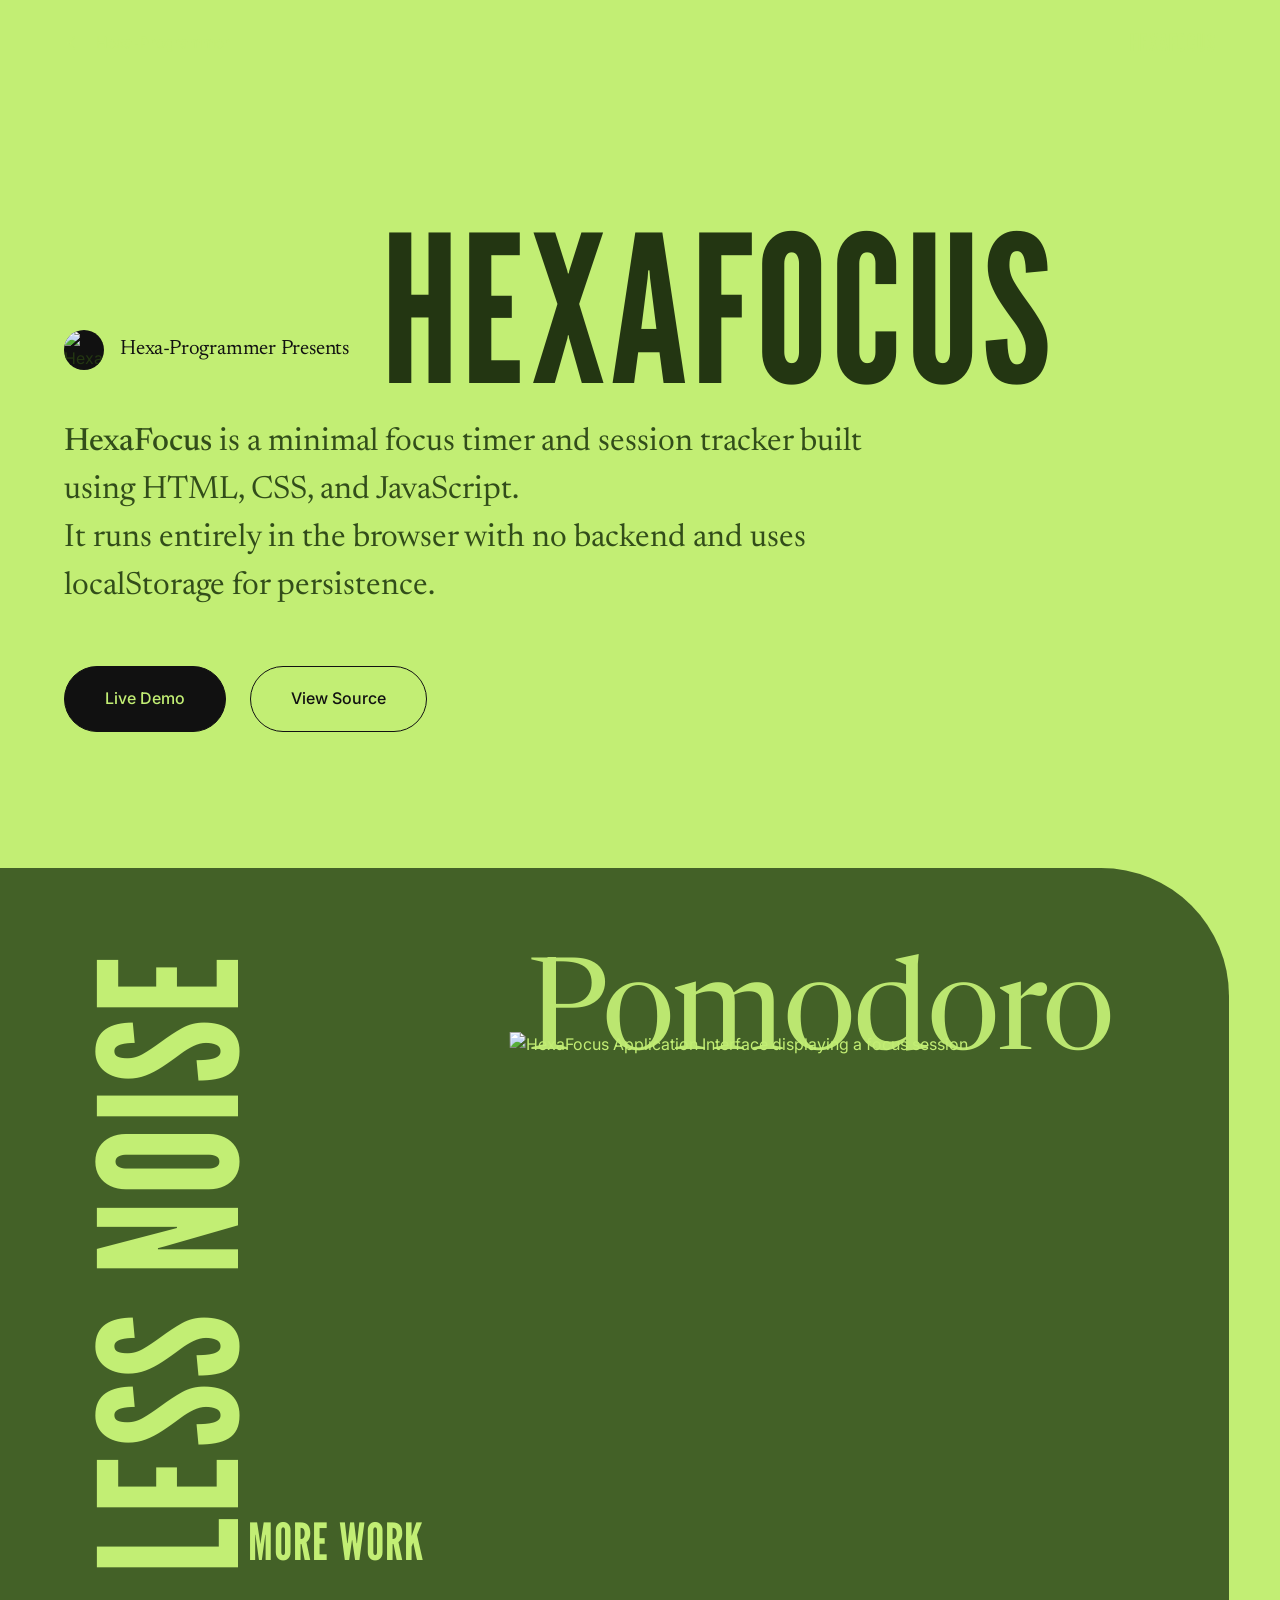
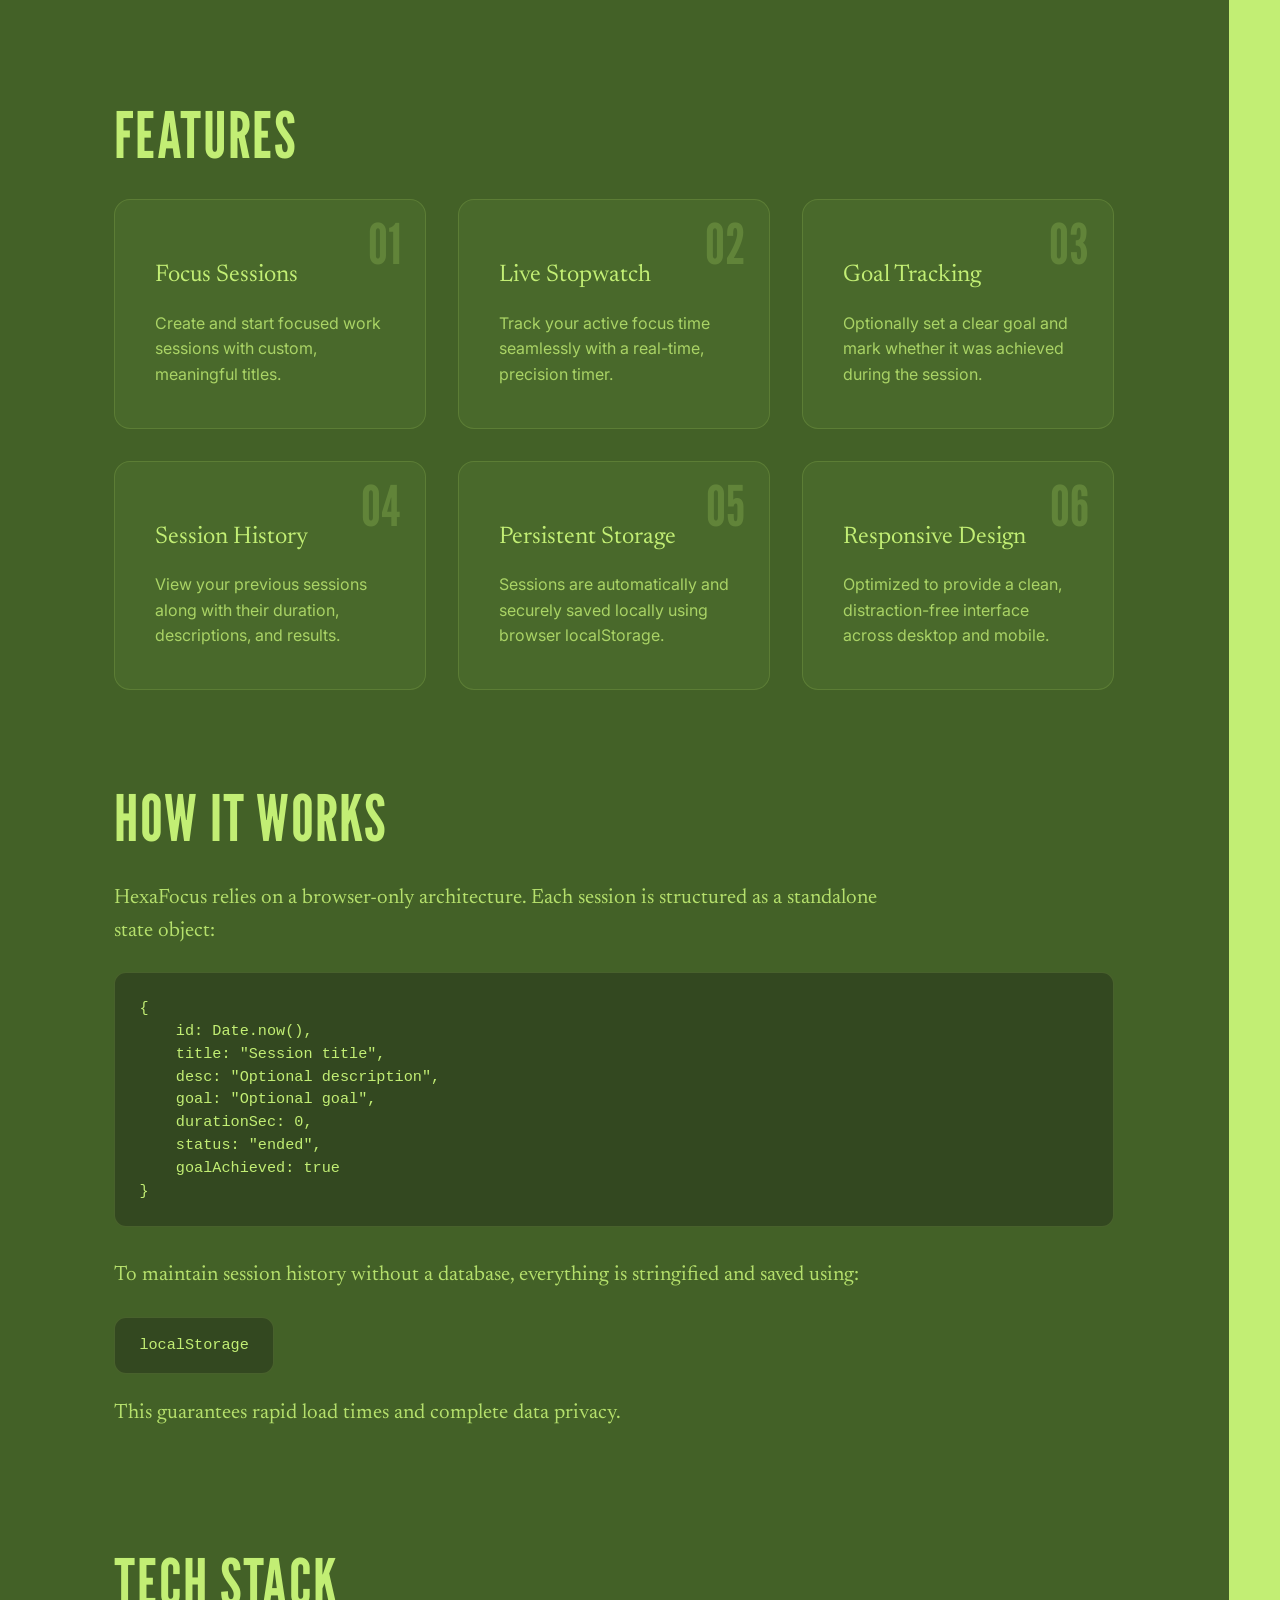
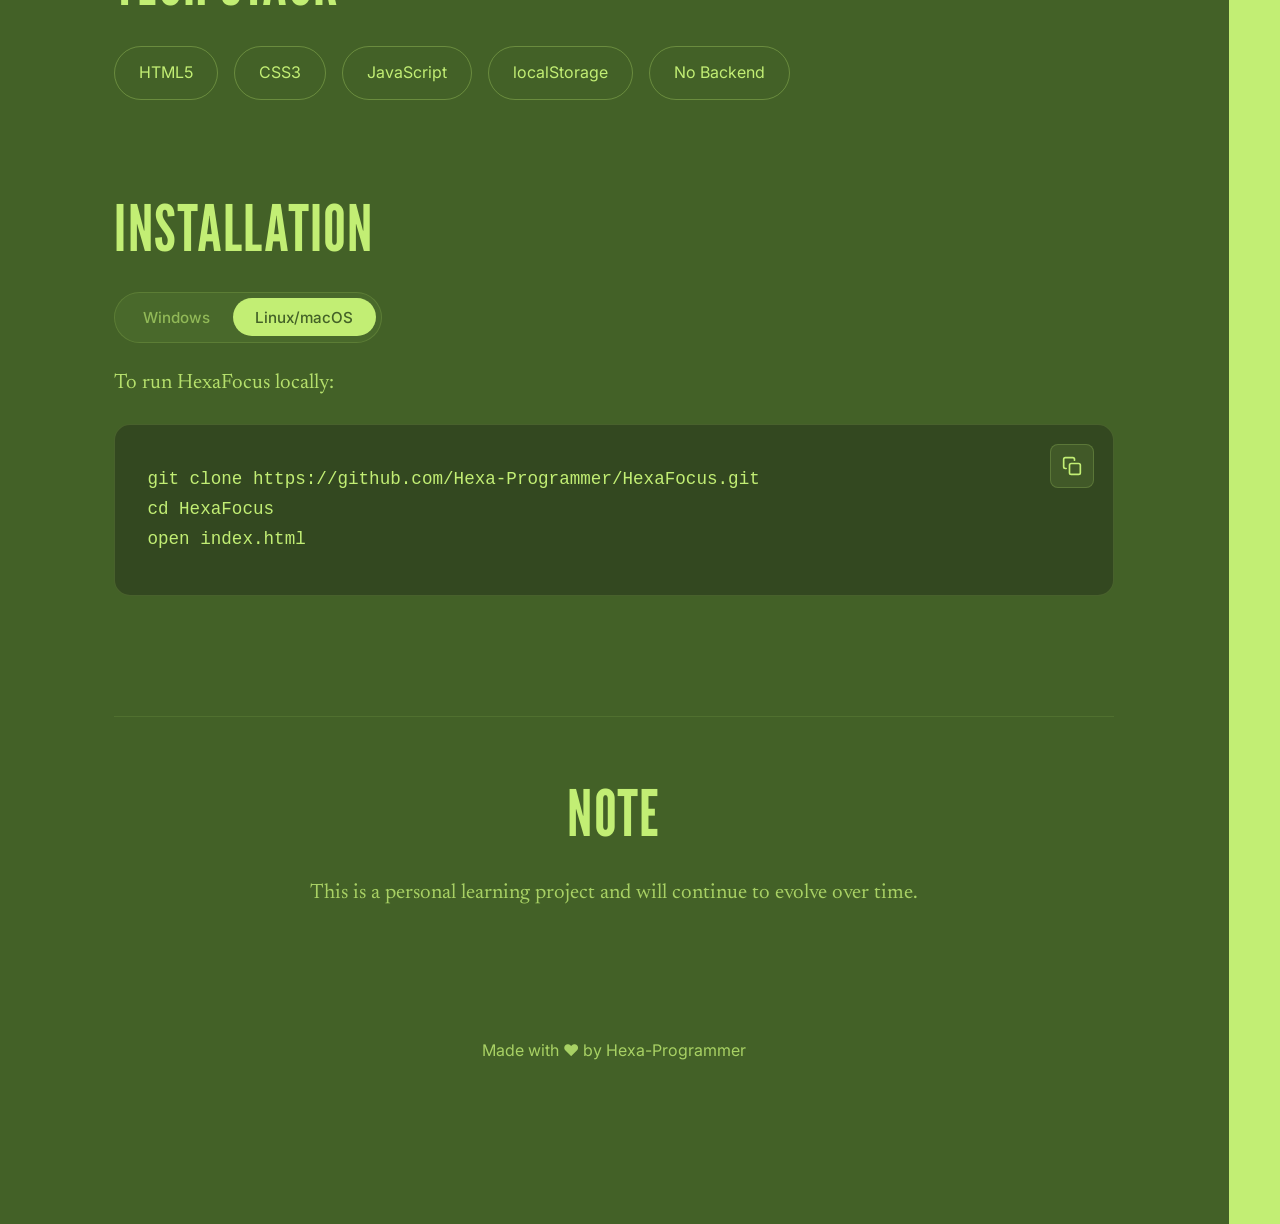
==== Projects/HexaFocus/index.html @ 247ca1ce "Made the base frameworks for the HexaFocus showcase page" ====
<!DOCTYPE html>
<html lang="en">
<head>
    <meta charset="UTF-8">
    <meta name="viewport" content="width=device-width, initial-scale=1.0">
    <title>HexaFocus | Hexa-Programmer</title>
    <meta name="description" content="A minimal focus timer designed to help you create intentional work sessions, track progress, and stay focused. Built using HTML, CSS, and JavaScript.">
    <meta name="author" content="Hexa-Programmer">
    <meta name="theme-color" content="#c2ee74">
    
    <link rel="canonical" href="https://hexaprogrammer.dev/hexafocus">
    
    <meta property="og:title" content="HexaFocus | Hexa-Programmer">
    <meta property="og:description" content="A minimal local-first focus timer built using HTML, CSS, and JavaScript. It runs entirely in the browser and stores data locally using localStorage.">
    <meta property="og:type" content="website">
    <meta property="og:url" content="https://hexaprogrammer.dev/hexafocus">
    <meta property="og:image" content="https://hexaprogrammer.dev/logo.png">
    
    <meta name="twitter:card" content="summary_large_image">
    <meta name="twitter:title" content="HexaFocus | Hexa-Programmer">
    <meta name="twitter:description" content="A minimal local-first focus timer built using HTML, CSS, and JavaScript. It runs entirely in the browser and stores data locally using localStorage.">
    <meta name="twitter:image" content="https://hexaprogrammer.dev/logo.png">

    <script type="application/ld+json">
    {
      "@context": "https://schema.org",
      "@type": "SoftwareApplication",
      "name": "HexaFocus",
      "author": {
        "@type": "Person",
        "name": "Hexa-Programmer"
      },
      "applicationCategory": "ProductivityApplication",
      "operatingSystem": "Web Application",
      "description": "A minimal local-first focus timer built using HTML, CSS, and JavaScript. It runs entirely in the browser and stores data locally using localStorage."
    }
    </script>
    
    <link rel="preconnect" href="https://fonts.googleapis.com">
    <link rel="preconnect" href="https://fonts.gstatic.com" crossorigin>
    <link href="https://fonts.googleapis.com/css2?family=Inter:wght@400;500;600&family=League+Gothic&family=Newsreader:opsz,wght@6..72,400;6..72,500&display=swap" rel="stylesheet">
    <link rel="stylesheet" href="style.css">
</head>
<body>
    <header class="project-nav">
        <nav class="project-nav-container" aria-label="Main Navigation">
            <a href="https://hexaprogrammer.dev" class="back-link" aria-label="Back to Portfolio">
                <svg width="20" height="20" viewBox="0 0 24 24" fill="none" stroke="currentColor" stroke-width="2" stroke-linecap="round" stroke-linejoin="round" aria-hidden="true"><line x1="19" y1="12" x2="5" y2="12"></line><polyline points="12 19 5 12 12 5"></polyline></svg>
                <span>Hexa-Programmer</span>
            </a>
            <div class="project-nav-title">HexaFocus</div>
        </nav>
    </header>

    <main>
        <section class="section-light">
            <div class="hero-layout reveal">
                <div class="hero-header-row">
                    <div class="hero-top-accent">
                        <img src="logo.png" alt="Hexa-Programmer Logo" class="presents-logo" width="40" height="40">
                        <span class="hero-badge">Hexa-Programmer Presents</span>
                    </div>
                    <h1 class="hero-title">HEXAFOCUS</h1>
                </div>
                <div class="hero-content-row">
                    <p class="hero-subtitle">
                        <strong>HexaFocus</strong> is a minimal focus timer and session tracker built using HTML, CSS, and JavaScript. <br>
                        It runs entirely in the browser with no backend and uses localStorage for persistence.
                    </p>
                    <div class="hero-cta">
                        <a href="https://hexa-programmer.github.io/HexaFocus/" target="_blank" rel="noopener noreferrer" class="btn btn-dark" aria-label="View HexaFocus Live Demo">Live Demo</a>
                        <a href="https://github.com/Hexa-Programmer/HexaFocus" target="_blank" rel="noopener noreferrer" class="btn btn-outline" aria-label="View Source Code on GitHub">View Source</a>
                    </div>
                </div>
            </div>
        </section>

        <section class="section-dark">
            <div class="showcase-layout reveal">
                <div class="showcase-grid">
                    <div class="showcase-text-left">
                        <span class="vertical-text">LESS NOISE</span>
                        <span class="horizontal-subtext">MORE WORK</span>
                    </div>
                    
                    <div class="showcase-image-container">
                        <div class="showcase-bg-text" aria-hidden="true">Pomodoro</div>
                        <img src="sc.png" alt="HexaFocus Application Interface displaying a focus session" class="showcase-image" width="1800" height="1200" fetchpriority="high">
                    </div>
                </div>
            </div>

            <div class="project-details reveal">
                
                <div class="detail-section">
                    <h2 class="detail-title">Features</h2>
                    <div class="features-grid">
                        <article class="feature-card">
                            <span class="feature-number">01</span>
                            <h3>Focus Sessions</h3>
                            <p>Create and start focused work sessions with custom, meaningful titles.</p>
                        </article>
                        <article class="feature-card">
                            <span class="feature-number">02</span>
                            <h3>Live Stopwatch</h3>
                            <p>Track your active focus time seamlessly with a real-time, precision timer.</p>
                        </article>
                        <article class="feature-card">
                            <span class="feature-number">03</span>
                            <h3>Goal Tracking</h3>
                            <p>Optionally set a clear goal and mark whether it was achieved during the session.</p>
                        </article>
                        <article class="feature-card">
                            <span class="feature-number">04</span>
                            <h3>Session History</h3>
                            <p>View your previous sessions along with their duration, descriptions, and results.</p>
                        </article>
                        <article class="feature-card">
                            <span class="feature-number">05</span>
                            <h3>Persistent Storage</h3>
                            <p>Sessions are automatically and securely saved locally using browser localStorage.</p>
                        </article>
                        <article class="feature-card">
                            <span class="feature-number">06</span>
                            <h3>Responsive Design</h3>
                            <p>Optimized to provide a clean, distraction-free interface across desktop and mobile.</p>
                        </article>
                    </div>
                </div>

                <div class="detail-section split-section">
                    <div class="split-left">
                        <h2 class="detail-title">How it works</h2>
                        <p class="detail-text">HexaFocus relies on a browser-only architecture. Each session is structured as a standalone state object:</p>
                        <div class="code-block-wrapper">
                            <pre class="code-block"><code>{
    id: Date.now(),
    title: "Session title",
    desc: "Optional description",
    goal: "Optional goal",
    durationSec: 0,
    status: "ended",
    goalAchieved: true
}</code></pre>
                        </div>
                        <p class="detail-text mt-2">To maintain session history without a database, everything is stringified and saved using:</p>
                        <pre class="code-block inline-code"><code>localStorage</code></pre>
                        <p class="detail-text mt-1">This guarantees rapid load times and complete data privacy.</p>
                    </div>
                </div>

                <div class="detail-section">
                    <h2 class="detail-title center-mobile">Tech Stack</h2>
                    <div class="stack-list" aria-label="Technologies Used">
                        <span class="stack-pill">HTML5</span>
                        <span class="stack-pill">CSS3</span>
                        <span class="stack-pill">JavaScript</span>
                        <span class="stack-pill">localStorage</span>
                        <span class="stack-pill">No Backend</span>
                    </div>
                </div>

                <div class="detail-section">
                    <h2 class="detail-title center-mobile">Installation</h2>
                    <div class="os-toggle-container">
                        <div class="os-toggle" aria-label="Operating System Selection" role="group">
                            <button class="os-btn" data-os="windows" aria-pressed="false">Windows</button>
                            <button class="os-btn" data-os="unix" aria-pressed="false">Linux/macOS</button>
                        </div>
                    </div>
                    <p class="detail-text center-mobile">To run HexaFocus locally:</p>
                    <div class="code-block-wrapper large-code-block">
                        <button class="copy-btn" id="copy-btn" aria-label="Copy installation commands to clipboard">
                            <svg width="20" height="20" viewBox="0 0 24 24" fill="none" stroke="currentColor" stroke-width="2" stroke-linecap="round" stroke-linejoin="round" aria-hidden="true"><rect x="9" y="9" width="13" height="13" rx="2" ry="2"></rect><path d="M5 15H4a2 2 0 0 1-2-2V4a2 2 0 0 1 2-2h9a2 2 0 0 1 2 2v1"></path></svg>
                        </button>
                        <pre class="code-block"><code id="install-code">git clone https://github.com/Hexa-Programmer/HexaFocus.git
cd HexaFocus
open index.html</code></pre>
                    </div>
                </div>

                <div class="detail-section learning-note">
                    <h2 class="detail-title center-text">Note</h2>
                    <p>This is a personal learning project and will continue to evolve over time.</p>
                </div>

            </div>
            
            <footer class="project-footer">
                <div class="footer-content">
                    <p>Made with ❤️ by Hexa-Programmer</p>
                </div>
            </footer>
        </section>
    </main>

    <script src="script.js" defer></script>
</body>
</html>
---- Projects/HexaFocus/style.css ----
:root {
    --hf-bg-light: #c2ee74;
    --hf-primary-dark: #436127;
    --hf-text-on-light: #233612;
    --hf-text-body: #324d1a;
    --hf-text-dark: #111111;
    --hf-text-on-dark: #c2ee74;
    --font-ui: 'Inter', -apple-system, BlinkMacSystemFont, sans-serif;
    --font-editorial: 'Newsreader', serif;
    --font-display: 'League Gothic', sans-serif;
}

@media (prefers-color-scheme: dark) {
    :root {
        --hf-bg-light: #18240e;
        --hf-primary-dark: #263815;
        --hf-text-on-light: #a8d65a;
        --hf-text-body: #8cb54a;
        --hf-text-dark: #e8fcd4;
        --hf-text-on-dark: #c2ee74;
    }
}

* {
    margin: 0;
    padding: 0;
    box-sizing: border-box;
}

html, body {
    overflow-x: hidden;
    width: 100%;
    max-width: 100vw;
}

html {
    scroll-behavior: smooth;
    background-color: var(--hf-bg-light);
}

body {
    font-family: var(--font-ui);
    line-height: 1.6;
    -webkit-font-smoothing: antialiased;
    -moz-osx-font-smoothing: grayscale;
}

*:focus-visible {
    outline: 2px solid currentColor;
    outline-offset: 4px;
    border-radius: 4px;
}

strong {
    font-weight: 500;
}

.mt-1 { margin-top: 1rem; }
.mt-2 { margin-top: 2rem; }
.center-text { text-align: center; }

.section-light {
    background-color: transparent;
    color: var(--hf-text-on-light);
    min-height: 100vh;
    display: flex;
    flex-direction: column;
    justify-content: center;
    padding: 8rem 5% 4rem 5%;
}

.section-dark {
    background-color: var(--hf-primary-dark);
    color: var(--hf-text-on-dark);
    min-height: 100vh;
    display: flex;
    flex-direction: column;
    justify-content: flex-start;
    padding: 0 5% 6rem 5%;
    position: relative;
    border-top-right-radius: 8rem;
    width: 96%;
    margin-top: -2rem;
    z-index: 2;
}

.project-nav {
    position: fixed;
    top: 0;
    left: 0;
    width: 100%;
    z-index: 1000;
    padding: 1.5rem 5%;
    background-color: transparent;
    border-bottom: 1px solid transparent;
    color: var(--hf-text-dark);
    transition: color 0.4s ease;
}

.project-nav.nav-light-text {
    color: var(--hf-text-on-dark);
}

.project-nav-container {
    max-width: 1400px;
    margin: 0 auto;
    display: flex;
    justify-content: space-between;
    align-items: center;
}

.back-link {
    display: inline-flex;
    align-items: center;
    gap: 0.75rem;
    text-decoration: none;
    color: inherit;
    font-weight: 500;
    font-size: 0.95rem;
    transition: transform 0.2s ease;
}

.back-link:hover {
    transform: translateX(-4px);
}

.project-nav-title {
    font-family: var(--font-display);
    font-size: 1.5rem;
    letter-spacing: 0.04em;
    text-transform: uppercase;
}

.hero-layout {
    max-width: 1200px;
    margin: 0 auto;
    width: 100%;
}

.hero-header-row {
    display: flex;
    align-items: flex-end;
    gap: 2rem;
    margin-bottom: 2rem;
    flex-wrap: wrap;
}

.hero-top-accent {
    display: flex;
    align-items: center;
    gap: 1rem;
    margin-bottom: 1rem;
}

.presents-logo {
    border-radius: 50%;
    object-fit: cover;
    background-color: var(--hf-text-dark);
}

.hero-badge {
    font-family: var(--font-editorial);
    font-size: 1.3rem;
    color: var(--hf-text-dark);
    letter-spacing: -0.01em;
}

.hero-title {
    font-family: var(--font-display);
    font-size: clamp(5rem, 16vw, 15rem);
    font-weight: 400;
    letter-spacing: 0.01em;
    line-height: 0.75;
    color: var(--hf-text-on-light);
    text-transform: uppercase;
    word-wrap: break-word;
}

.hero-content-row {
    max-width: 850px;
}

.hero-subtitle {
    font-family: var(--font-editorial);
    font-size: clamp(1.2rem, 3vw, 2rem);
    font-weight: 400;
    line-height: 1.5;
    color: var(--hf-text-body);
    margin-bottom: 3.5rem;
}

.hero-cta {
    display: flex;
    gap: 1.5rem;
    flex-wrap: wrap;
}

.btn {
    text-decoration: none;
    padding: 1.2rem 2.5rem;
    border-radius: 999px;
    font-size: 1rem;
    font-weight: 500;
    font-family: var(--font-ui);
    transition: background-color 0.25s ease, color 0.25s ease, border-color 0.25s ease;
    display: inline-block;
    text-align: center;
}

.btn-dark {
    background-color: var(--hf-text-dark);
    color: var(--hf-bg-light);
    border: 1px solid var(--hf-text-dark);
}

.btn-dark:hover {
    background-color: transparent;
    color: var(--hf-text-dark);
}

.btn-outline {
    background-color: transparent;
    color: var(--hf-text-dark);
    border: 1px solid var(--hf-text-dark);
}

.btn-outline:hover {
    background-color: var(--hf-text-dark);
    color: var(--hf-bg-light);
}

.showcase-layout {
    max-width: 1400px;
    margin: 0 auto;
    width: 100%;
    position: relative;
    padding-top: 5rem;
}

.showcase-grid {
    position: relative;
    z-index: 10;
    display: grid;
    grid-template-columns: auto 1fr;
    gap: clamp(1rem, 4vw, 4rem);
    align-items: center;
    width: 100%;
}

.showcase-text-left {
    display: flex;
    align-items: flex-end;
    gap: 0.5rem;
    padding-left: 2rem;
}

.vertical-text {
    writing-mode: vertical-rl;
    text-orientation: mixed;
    transform: rotate(180deg);
    font-family: var(--font-display);
    font-size: clamp(6rem, 15vw, 16rem);
    font-weight: 400;
    text-transform: uppercase;
    letter-spacing: 0.02em;
    color: var(--hf-text-on-dark);
    white-space: nowrap;
    line-height: 0.75;
}

.horizontal-subtext {
    font-family: var(--font-display);
    font-size: clamp(2rem, 4vw, 4rem);
    font-weight: 400;
    text-transform: uppercase;
    letter-spacing: 0.02em;
    color: var(--hf-text-on-dark);
    white-space: nowrap;
    line-height: 1;
    margin-bottom: 0.5rem;
}

.showcase-image-container {
    position: relative;
    z-index: 10;
    width: 100%;
    max-width: 1100px;
    margin-right: -5%;
}

.showcase-bg-text {
    position: absolute;
    top: 0; 
    left: 50%;
    transform: translate(-50%, -60%);
    z-index: 1;
    font-family: var(--font-editorial);
    font-style: normal; 
    font-size: clamp(3rem, 10vw, 8rem);
    font-weight: 400;
    color: var(--hf-text-on-dark);
    line-height: 1;
    letter-spacing: -0.02em;
    white-space: nowrap;
    opacity: 0.95;
    text-align: center;
}

.showcase-image {
    width: 100%;
    height: auto;
    display: block;
    position: relative;
    z-index: 2;
    transform: translateX(5%);
}

.project-details {
    width: 100%;
    max-width: 1000px;
    margin: 8rem auto 0 auto;
    display: flex;
    flex-direction: column;
    gap: 6rem;
    padding-bottom: 2rem;
    box-sizing: border-box;
}

.detail-section {
    width: 100%;
    max-width: 100%;
    min-width: 0;
    box-sizing: border-box;
}

.detail-title {
    font-family: var(--font-display);
    font-size: clamp(2.5rem, 6vw, 4rem);
    color: var(--hf-text-on-dark);
    margin-bottom: 2rem;
    text-transform: uppercase;
    letter-spacing: 0.02em;
    line-height: 1;
}

.detail-text {
    font-family: var(--font-editorial);
    font-size: 1.3rem;
    color: var(--hf-text-on-dark);
    opacity: 0.9;
    max-width: 800px;
    margin-bottom: 1.5rem;
}

.features-grid {
    display: grid;
    grid-template-columns: repeat(auto-fit, minmax(280px, 1fr));
    gap: 2rem;
}

.feature-card {
    background-color: rgba(194, 238, 116, 0.05);
    border: 1px solid rgba(194, 238, 116, 0.15);
    padding: 2.5rem;
    border-radius: 1rem;
    position: relative;
}

.feature-number {
    font-family: var(--font-display);
    font-size: 3.5rem;
    color: var(--hf-text-on-dark);
    opacity: 0.2;
    position: absolute;
    top: 1rem;
    right: 1.5rem;
    line-height: 1;
}

.feature-card h3 {
    font-family: var(--font-editorial);
    font-size: 1.5rem;
    font-weight: 400;
    color: var(--hf-text-on-dark);
    margin-bottom: 1rem;
    margin-top: 1rem;
}

.feature-card p {
    font-size: 1rem;
    color: var(--hf-text-on-dark);
    opacity: 0.8;
    line-height: 1.6;
}

.split-section {
    display: block;
}

.os-toggle-container {
    display: flex;
    align-items: center;
    margin-bottom: 1.5rem;
    width: 100%;
    overflow-x: auto;
    -webkit-overflow-scrolling: touch;
}

.os-toggle {
    display: inline-flex;
    background-color: rgba(194, 238, 116, 0.05);
    padding: 0.35rem;
    border-radius: 999px;
    border: 1px solid rgba(194, 238, 116, 0.15);
}

.os-btn {
    background: transparent;
    border: none;
    color: rgba(194, 238, 116, 0.6);
    padding: 0.6rem 1.4rem;
    border-radius: 999px;
    font-family: var(--font-ui);
    font-size: 0.95rem;
    font-weight: 500;
    cursor: pointer;
    transition: background-color 0.25s ease, color 0.25s ease;
    white-space: nowrap;
}

.os-btn.active {
    background-color: var(--hf-text-on-dark);
    color: var(--hf-primary-dark);
}

.os-btn:hover:not(.active) {
    color: var(--hf-text-on-dark);
}

.code-block-wrapper {
    position: relative;
    margin-bottom: 1.5rem;
    width: 100%;
    max-width: 100%;
    box-sizing: border-box;
}

.code-block {
    background-color: rgba(17, 17, 17, 0.3);
    padding: 1.5rem;
    border-radius: 0.75rem;
    border: 1px solid rgba(194, 238, 116, 0.15);
    overflow-x: auto;
    -webkit-overflow-scrolling: touch;
    margin-bottom: 0;
    width: 100%;
    max-width: 100%;
    box-sizing: border-box;
}

.code-block.inline-code {
    display: inline-block;
    padding: 1rem 1.5rem;
    width: auto;
}

.large-code-block .code-block {
    padding: 2.5rem 2rem;
    border-radius: 1rem;
}

.large-code-block .code-block code {
    font-size: 1.1rem;
    line-height: 1.7;
}

.code-block code {
    font-family: ui-monospace, SFMono-Regular, Menlo, Monaco, Consolas, monospace;
    font-size: 0.95rem;
    color: var(--hf-text-on-dark);
    line-height: 1.5;
    white-space: pre;
}

.copy-btn {
    position: absolute;
    top: 1.25rem;
    right: 1.25rem;
    background: rgba(194, 238, 116, 0.1);
    border: 1px solid rgba(194, 238, 116, 0.2);
    color: var(--hf-text-on-dark);
    width: 44px;
    height: 44px;
    border-radius: 0.5rem;
    display: flex;
    align-items: center;
    justify-content: center;
    cursor: pointer;
    transition: background-color 0.2s ease;
    z-index: 5;
}

.copy-btn:hover {
    background: rgba(194, 238, 116, 0.25);
}

.stack-list {
    display: flex;
    flex-wrap: wrap;
    gap: 1rem;
}

.stack-pill {
    background-color: transparent;
    color: var(--hf-text-on-dark);
    border: 1px solid rgba(194, 238, 116, 0.3);
    padding: 0.8rem 1.5rem;
    border-radius: 999px;
    font-size: 1rem;
    font-family: var(--font-ui);
}

.learning-note {
    text-align: center;
    padding: 4rem 0;
    border-top: 1px solid rgba(194, 238, 116, 0.1);
}

.learning-note p {
    font-family: var(--font-editorial);
    font-size: 1.3rem;
    color: var(--hf-text-on-dark);
    opacity: 0.8;
}

.project-footer {
    padding: 2rem 5% 4rem 5%;
    text-align: center;
    min-height: auto;
    margin-top: 0;
}

.footer-content p {
    font-size: 1rem;
    color: var(--hf-text-on-dark);
    opacity: 0.8;
    font-family: var(--font-ui);
}

.reveal {
    opacity: 0;
    transform: translateY(30px);
    transition: opacity 0.8s cubic-bezier(0.16, 1, 0.3, 1), transform 0.8s cubic-bezier(0.16, 1, 0.3, 1);
}

.reveal.active {
    opacity: 1;
    transform: translateY(0);
}

@media (max-width: 900px) {
    .section-dark {
        width: 100%;
        padding: 0 5% 4rem 5%;
        border-top-right-radius: 3rem;
        border-top-left-radius: 3rem;
        margin-top: -1rem;
    }

    .hero-header-row {
        flex-direction: column;
        align-items: flex-start;
        gap: 1rem;
    }

    .hero-title {
        font-size: clamp(4.5rem, 18vw, 7rem);
    }

    .showcase-grid {
        grid-template-columns: 1fr;
        gap: 3rem;
        margin-top: 5rem;
    }

    .showcase-text-left {
        flex-direction: column;
        align-items: center;
        padding-left: 0;
        gap: 1rem;
    }

    .vertical-text {
        writing-mode: horizontal-tb;
        transform: none;
        font-size: clamp(4rem, 15vw, 6rem);
        line-height: 1;
        white-space: normal;
        text-align: center;
    }

    .horizontal-subtext {
        font-size: clamp(2rem, 8vw, 3rem);
    }
    
    .showcase-image-container {
        margin-right: 0;
        margin-top: 0;
        max-width: 100%;
    }
    
    .showcase-image {
        transform: none;
    }

    .showcase-bg-text {
        font-size: clamp(3rem, 11vw, 4rem);
        left: 50%;
        transform: translate(-50%, -60%);
    }

    .features-grid {
        grid-template-columns: 1fr;
    }

    .project-details {
        gap: 4rem;
        margin-top: 4rem;
        padding-left: 0.5rem;
        padding-right: 0.5rem;
    }

    .center-mobile {
        text-align: center;
    }

    .os-toggle-container {
        justify-content: center;
    }

    .stack-list {
        justify-content: center;
    }

    .large-code-block .code-block {
        padding: 1.5rem;
    }

    .large-code-block .code-block code {
        font-size: 0.95rem;
    }

    .copy-btn {
        top: 0.75rem;
        right: 0.75rem;
        width: 36px;
        height: 36px;
    }
    
    .hero-cta {
        flex-direction: column;
    }

    .hero-cta .btn {
        width: 100%;
    }
}
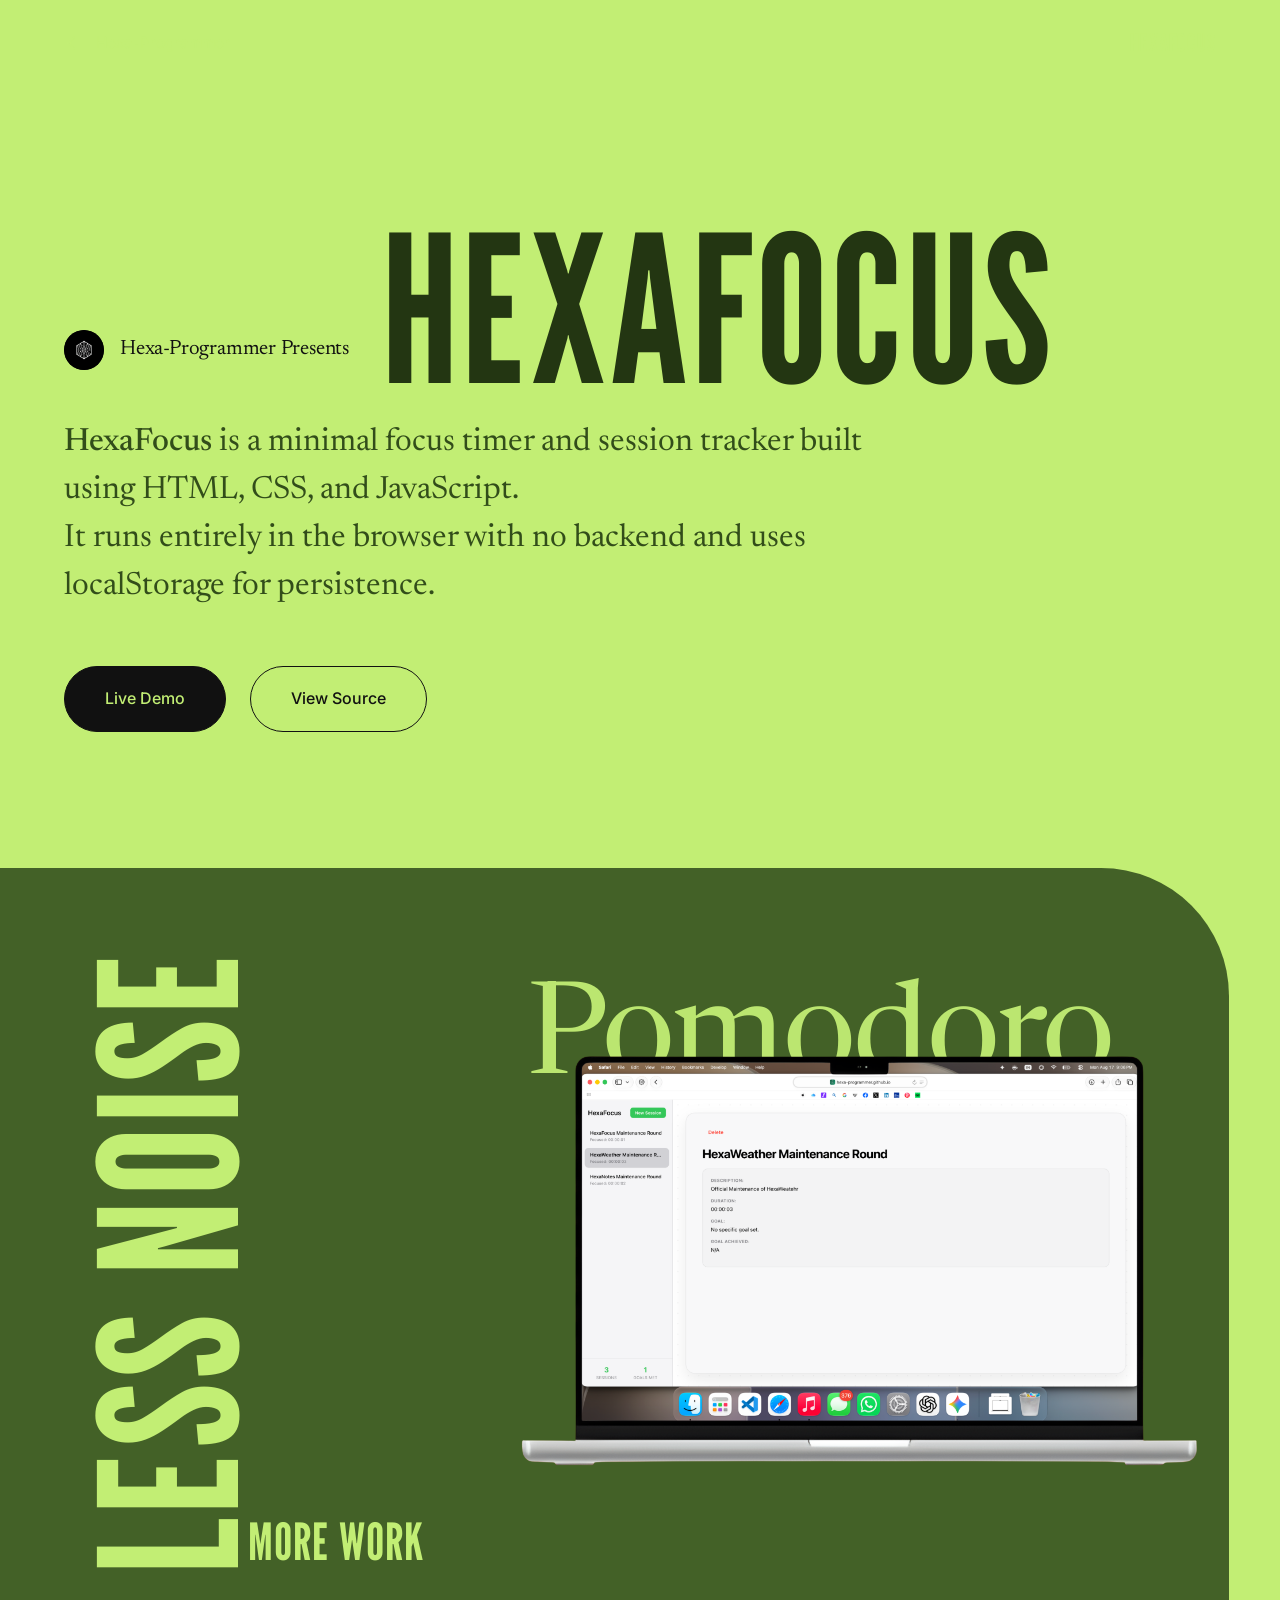
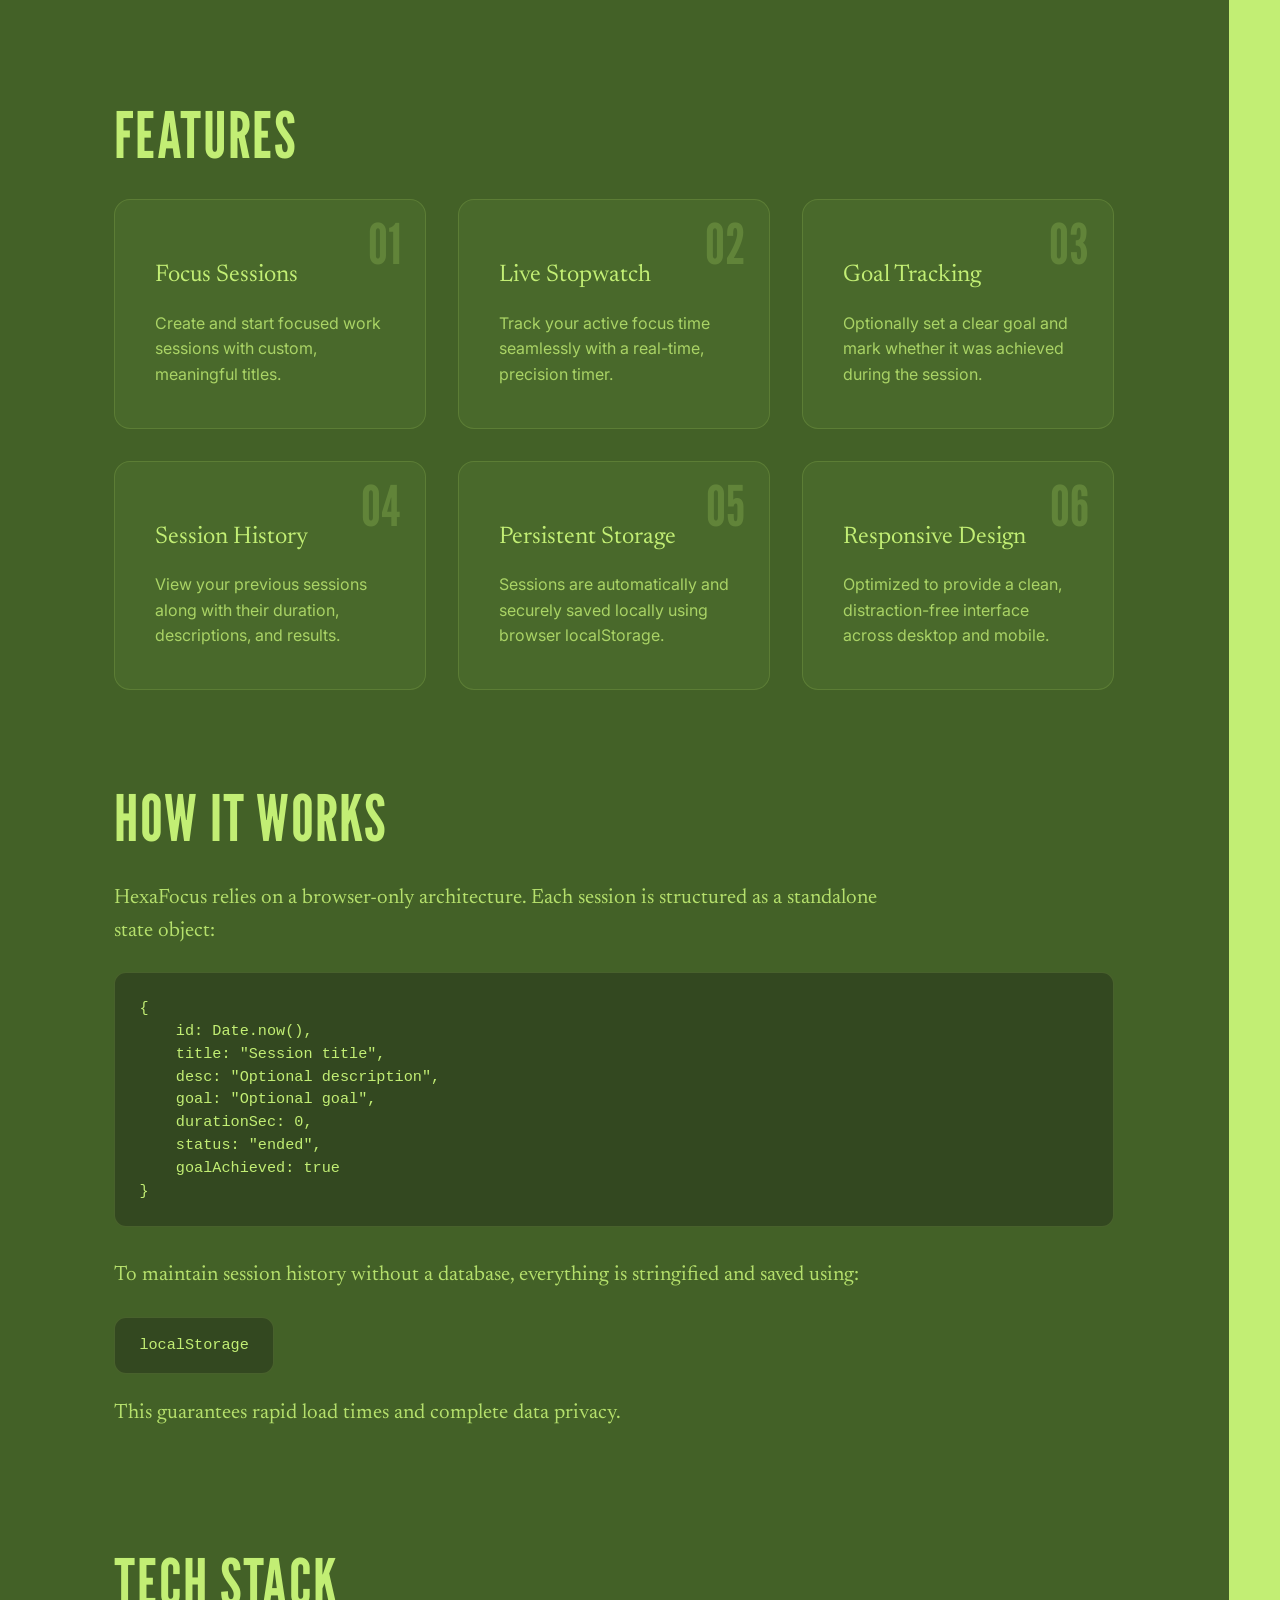
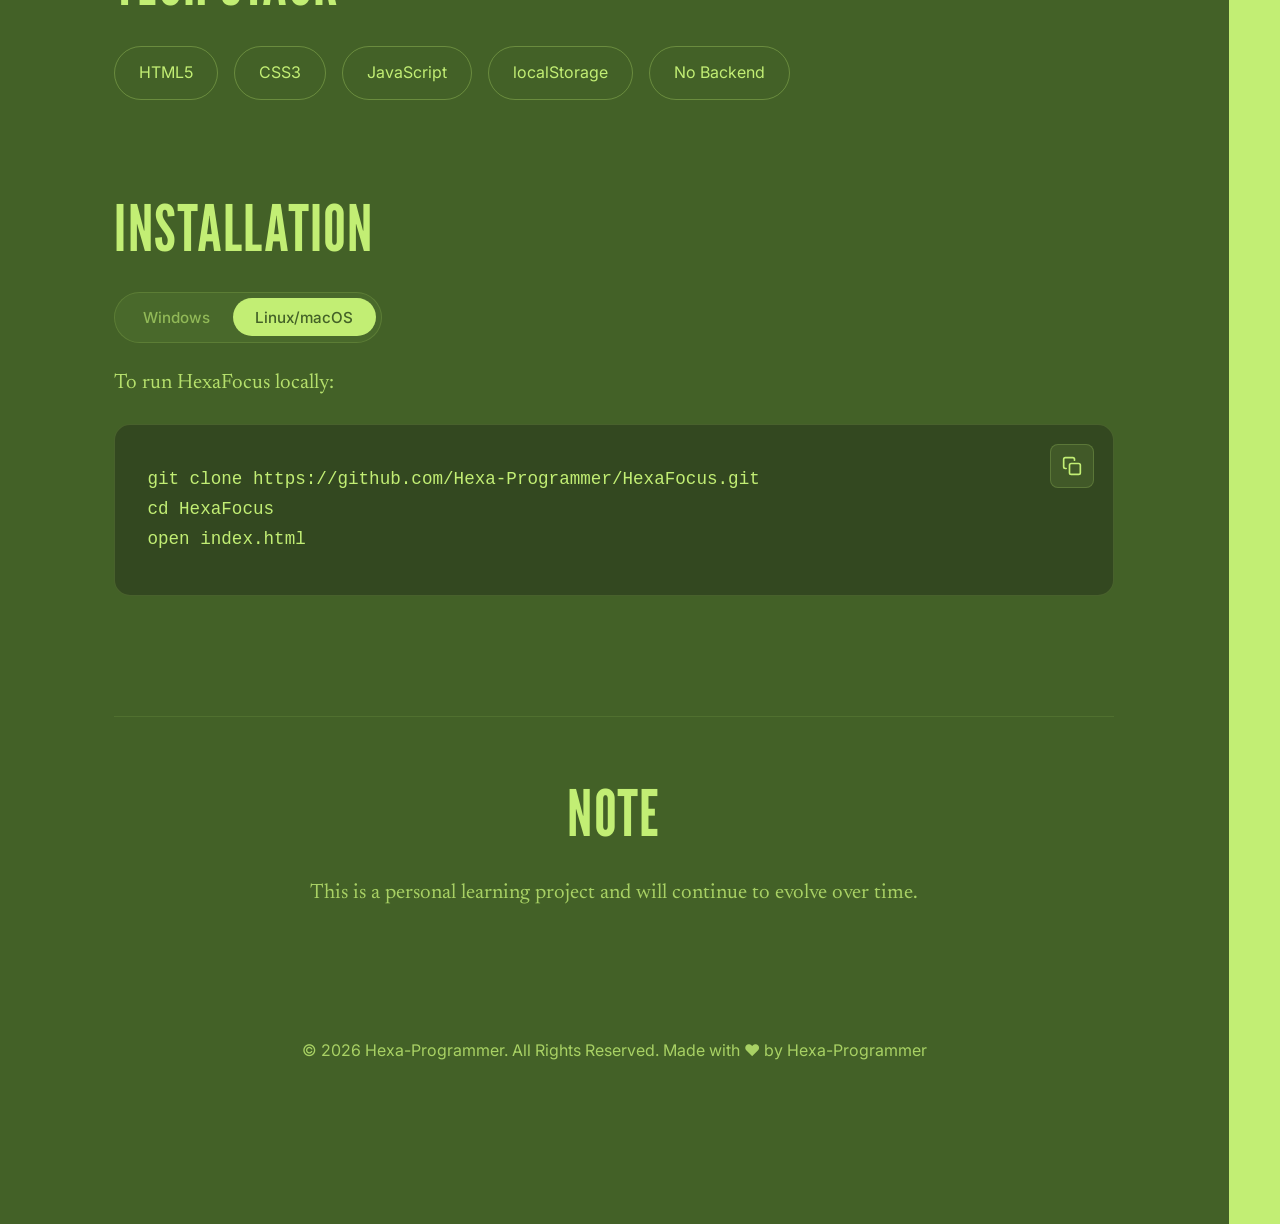
==== commit e0e4c11c: "Updated footer" ====
--- a/Projects/HexaFocus/index.html
+++ b/Projects/HexaFocus/index.html
@@ -188,7 +188,7 @@
             
             <footer class="project-footer">
                 <div class="footer-content">
-                    <p>Made with ❤️ by Hexa-Programmer</p>
+                    <p>&copy; <span id="year"></span> Hexa-Programmer. All Rights Reserved. Made with ❤️ by Hexa-Programmer</p>
                 </div>
             </footer>
         </section>
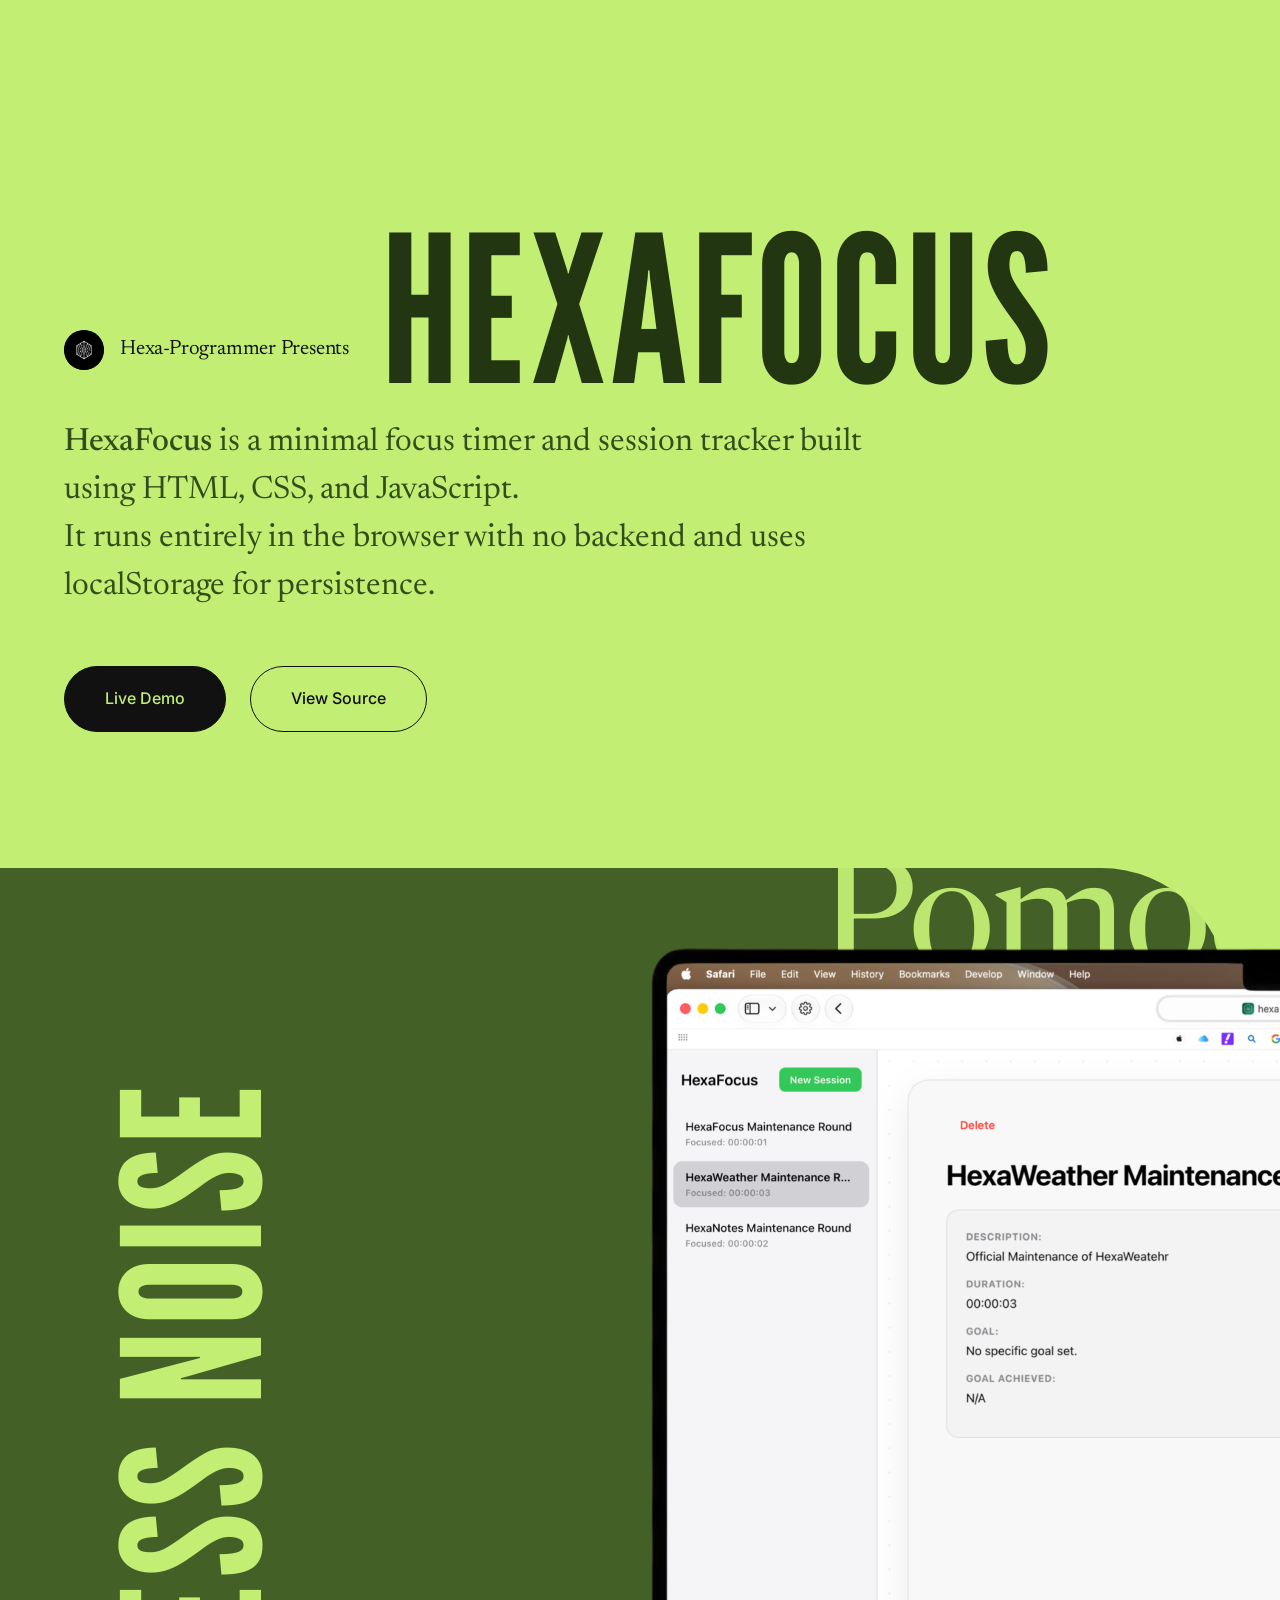
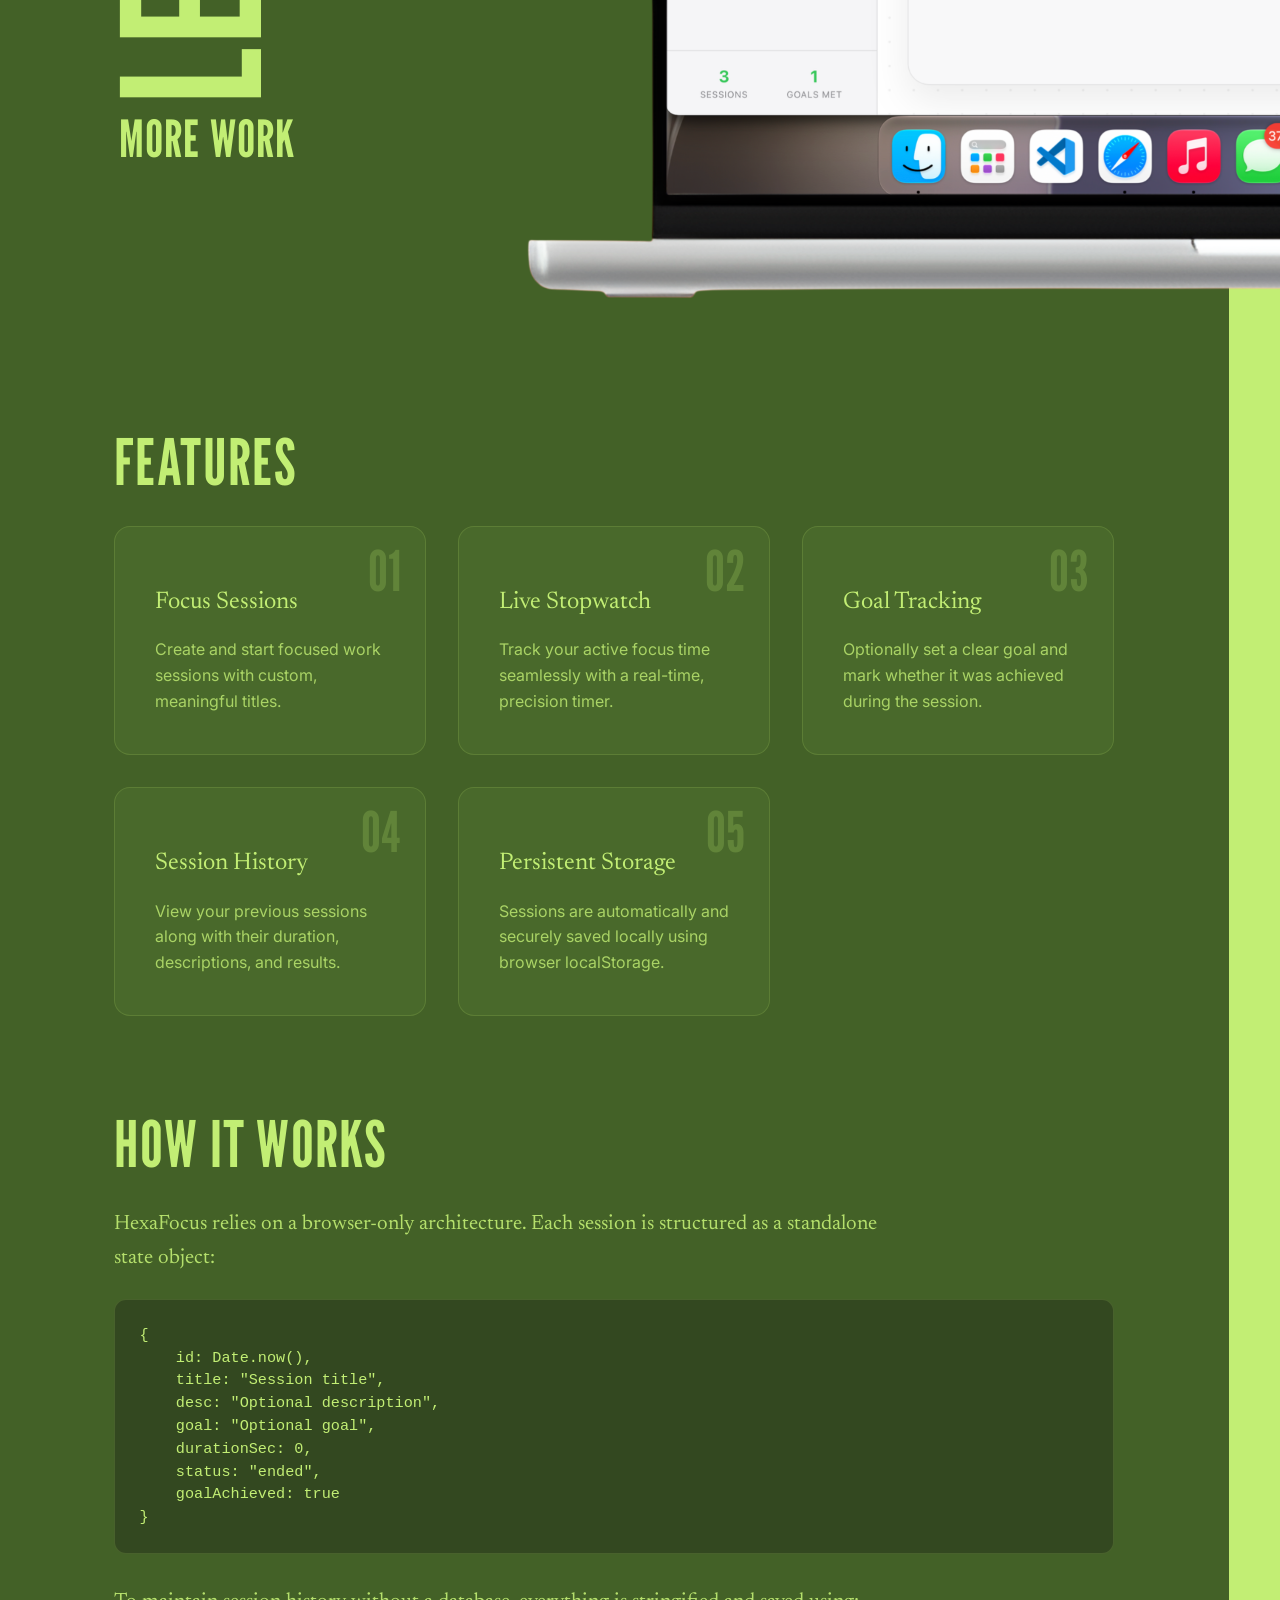
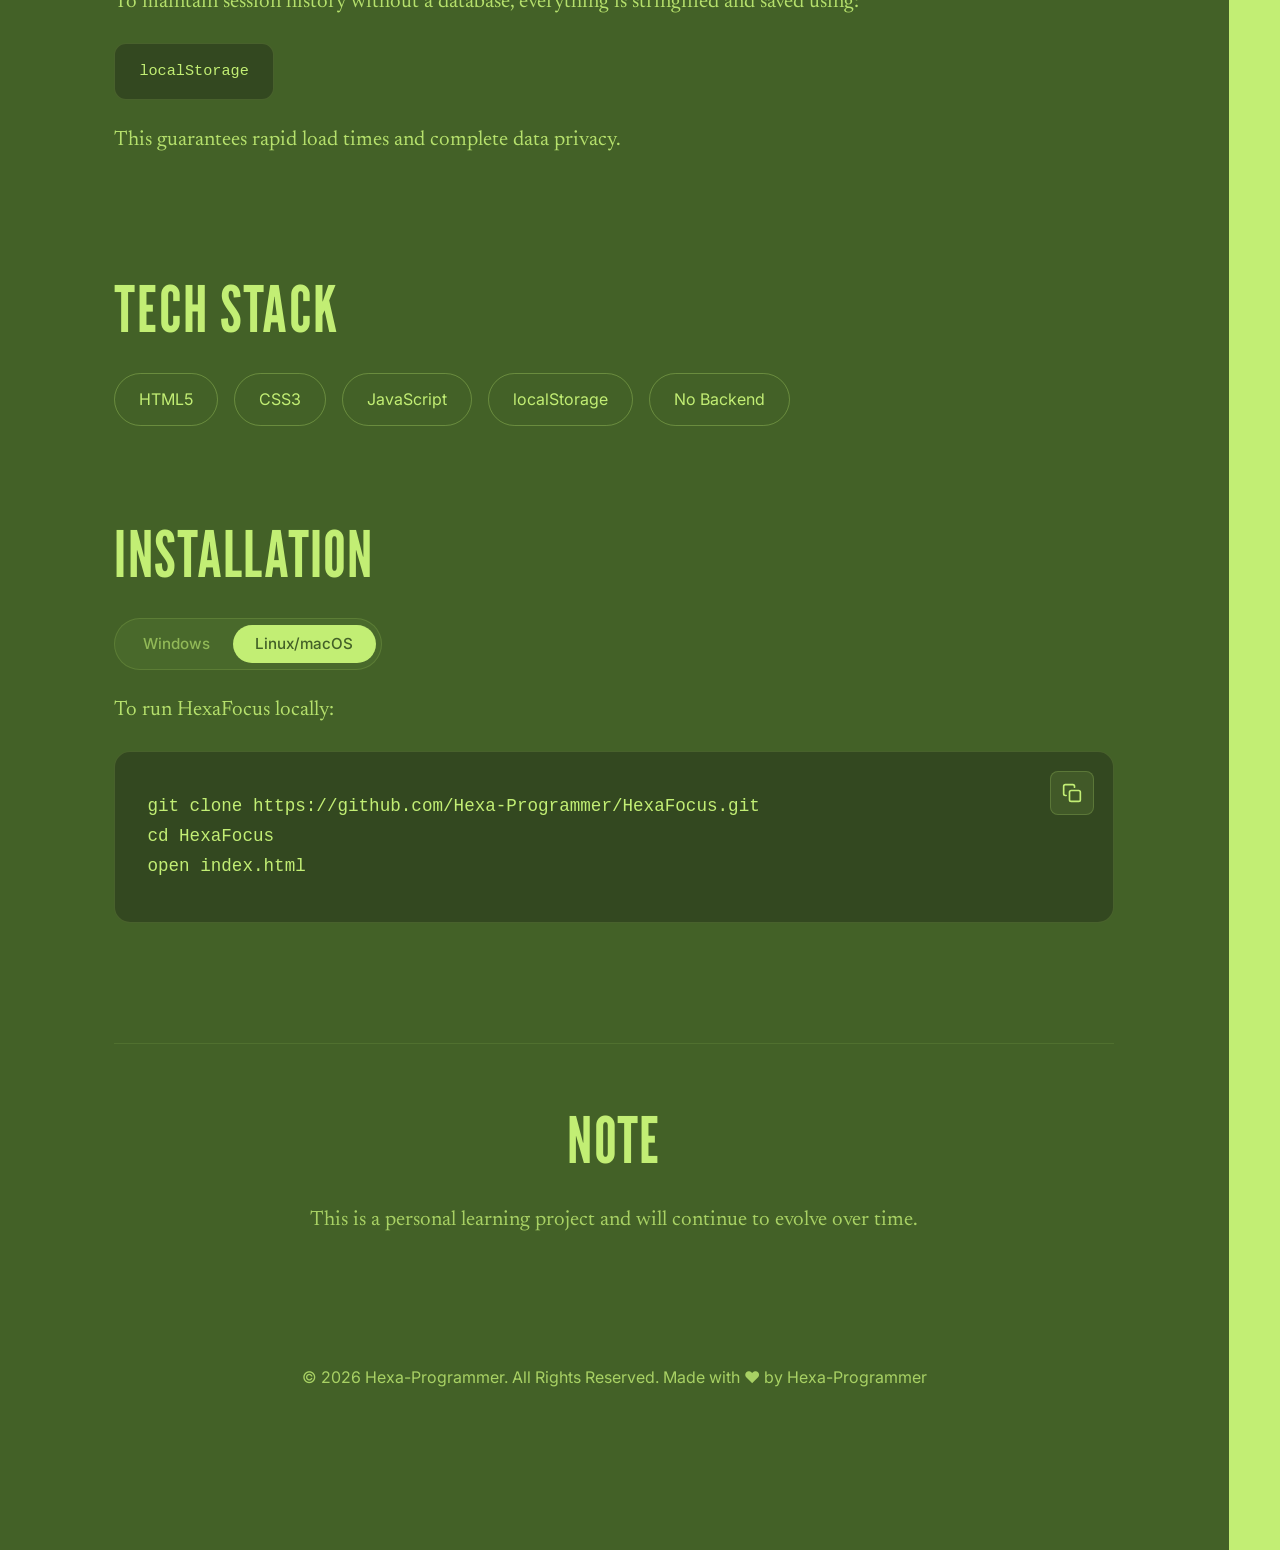
==== commit f41864ca: "Imrpoved UI/UX for HexaFocus Showcase" ====
--- a/Projects/HexaFocus/index.html
+++ b/Projects/HexaFocus/index.html
@@ -8,12 +8,12 @@
     <meta name="author" content="Hexa-Programmer">
     <meta name="theme-color" content="#c2ee74">
     
-    <link rel="canonical" href="https://hexaprogrammer.dev/hexafocus">
+    <link rel="canonical" href="https://hexaprogrammer.dev/Projects/HexaFocus">
     
     <meta property="og:title" content="HexaFocus | Hexa-Programmer">
     <meta property="og:description" content="A minimal local-first focus timer built using HTML, CSS, and JavaScript. It runs entirely in the browser and stores data locally using localStorage.">
     <meta property="og:type" content="website">
-    <meta property="og:url" content="https://hexaprogrammer.dev/hexafocus">
+    <meta property="og:url" content="https://hexaprogrammer.dev/Projects/HexaFocus">
     <meta property="og:image" content="https://hexaprogrammer.dev/logo.png">
     
     <meta name="twitter:card" content="summary_large_image">
@@ -119,12 +119,7 @@
                             <span class="feature-number">05</span>
                             <h3>Persistent Storage</h3>
                             <p>Sessions are automatically and securely saved locally using browser localStorage.</p>
-                        </article>
-                        <article class="feature-card">
-                            <span class="feature-number">06</span>
-                            <h3>Responsive Design</h3>
-                            <p>Optimized to provide a clean, distraction-free interface across desktop and mobile.</p>
-                        </article>
+                    
                     </div>
                 </div>
 
@@ -188,7 +183,7 @@
             
             <footer class="project-footer">
                 <div class="footer-content">
-                    <p>&copy; <span id="year"></span> Hexa-Programmer. All Rights Reserved. Made with ❤️ by Hexa-Programmer</p>
+                <p>&copy; <span id="year"></span> Hexa-Programmer. All Rights Reserved. Made with ❤️ by Hexa-Programmer</p>
                 </div>
             </footer>
         </section>
--- a/Projects/HexaFocus/style.css
+++ b/Projects/HexaFocus/style.css
@@ -1,3 +1,4 @@
+/* style.css */
 :root {
     --hf-bg-light: #c2ee74;
     --hf-primary-dark: #436127;
@@ -78,8 +79,11 @@
     justify-content: flex-start;
     padding: 0 5% 6rem 5%;
     position: relative;
+    border-top-left-radius: 0;
     border-top-right-radius: 8rem;
     width: 96%;
+    margin-left: 0;
+    margin-right: auto;
     margin-top: -2rem;
     z-index: 2;
 }
@@ -240,18 +244,21 @@
 .showcase-grid {
     position: relative;
     z-index: 10;
-    display: grid;
-    grid-template-columns: auto 1fr;
-    gap: clamp(1rem, 4vw, 4rem);
+    display: flex;
+    flex-direction: row;
     align-items: center;
+    justify-content: flex-start;
     width: 100%;
 }
 
 .showcase-text-left {
     display: flex;
-    align-items: flex-end;
+    flex-direction: column;
+    align-items: flex-start;
     gap: 0.5rem;
-    padding-left: 2rem;
+    padding-left: 5%;
+    flex: 0 0 25%;
+    z-index: 20;
 }
 
 .vertical-text {
@@ -270,7 +277,7 @@
 
 .horizontal-subtext {
     font-family: var(--font-display);
-    font-size: clamp(2rem, 4vw, 4rem);
+    font-size: clamp(2rem, 4vw, 4.5rem);
     font-weight: 400;
     text-transform: uppercase;
     letter-spacing: 0.02em;
@@ -283,27 +290,27 @@
 .showcase-image-container {
     position: relative;
     z-index: 10;
-    width: 100%;
-    max-width: 1100px;
-    margin-right: -5%;
+    flex: 0 0 auto;
+    width: 1600px;
+    max-width: 180vw;
+    transform: translateX(10%);
 }
 
 .showcase-bg-text {
     position: absolute;
     top: 0; 
-    left: 50%;
-    transform: translate(-50%, -60%);
+    left: 20%;
+    transform: translateY(-60%);
     z-index: 1;
     font-family: var(--font-editorial);
     font-style: normal; 
-    font-size: clamp(3rem, 10vw, 8rem);
+    font-size: clamp(3rem, 12vw, 10rem);
     font-weight: 400;
     color: var(--hf-text-on-dark);
     line-height: 1;
     letter-spacing: -0.02em;
     white-space: nowrap;
     opacity: 0.95;
-    text-align: center;
 }
 
 .showcase-image {
@@ -312,7 +319,6 @@
     display: block;
     position: relative;
     z-index: 2;
-    transform: translateX(5%);
 }
 
 .project-details {
@@ -562,8 +568,9 @@
     .section-dark {
         width: 100%;
         padding: 0 5% 4rem 5%;
+        border-top-left-radius: 3rem;
         border-top-right-radius: 3rem;
-        border-top-left-radius: 3rem;
+        margin-right: 0;
         margin-top: -1rem;
     }
 
@@ -578,16 +585,17 @@
     }
 
     .showcase-grid {
-        grid-template-columns: 1fr;
-        gap: 3rem;
-        margin-top: 5rem;
-    }
-
-    .showcase-text-left {
         flex-direction: column;
         align-items: center;
+        gap: 4rem;
+        margin-top: 5rem;
+    }
+
+    .showcase-text-left {
+        width: 100%;
+        align-items: center;
         padding-left: 0;
-        gap: 1rem;
+        flex: none;
     }
 
     .vertical-text {
@@ -604,18 +612,14 @@
     }
     
     .showcase-image-container {
-        margin-right: 0;
-        margin-top: 0;
-        max-width: 100%;
-    }
-    
-    .showcase-image {
-        transform: none;
+        width: 160vw;
+        max-width: 160vw;
+        transform: translateX(15%);
     }
 
     .showcase-bg-text {
         font-size: clamp(3rem, 11vw, 4rem);
-        left: 50%;
+        left: 30%;
         transform: translate(-50%, -60%);
     }
 
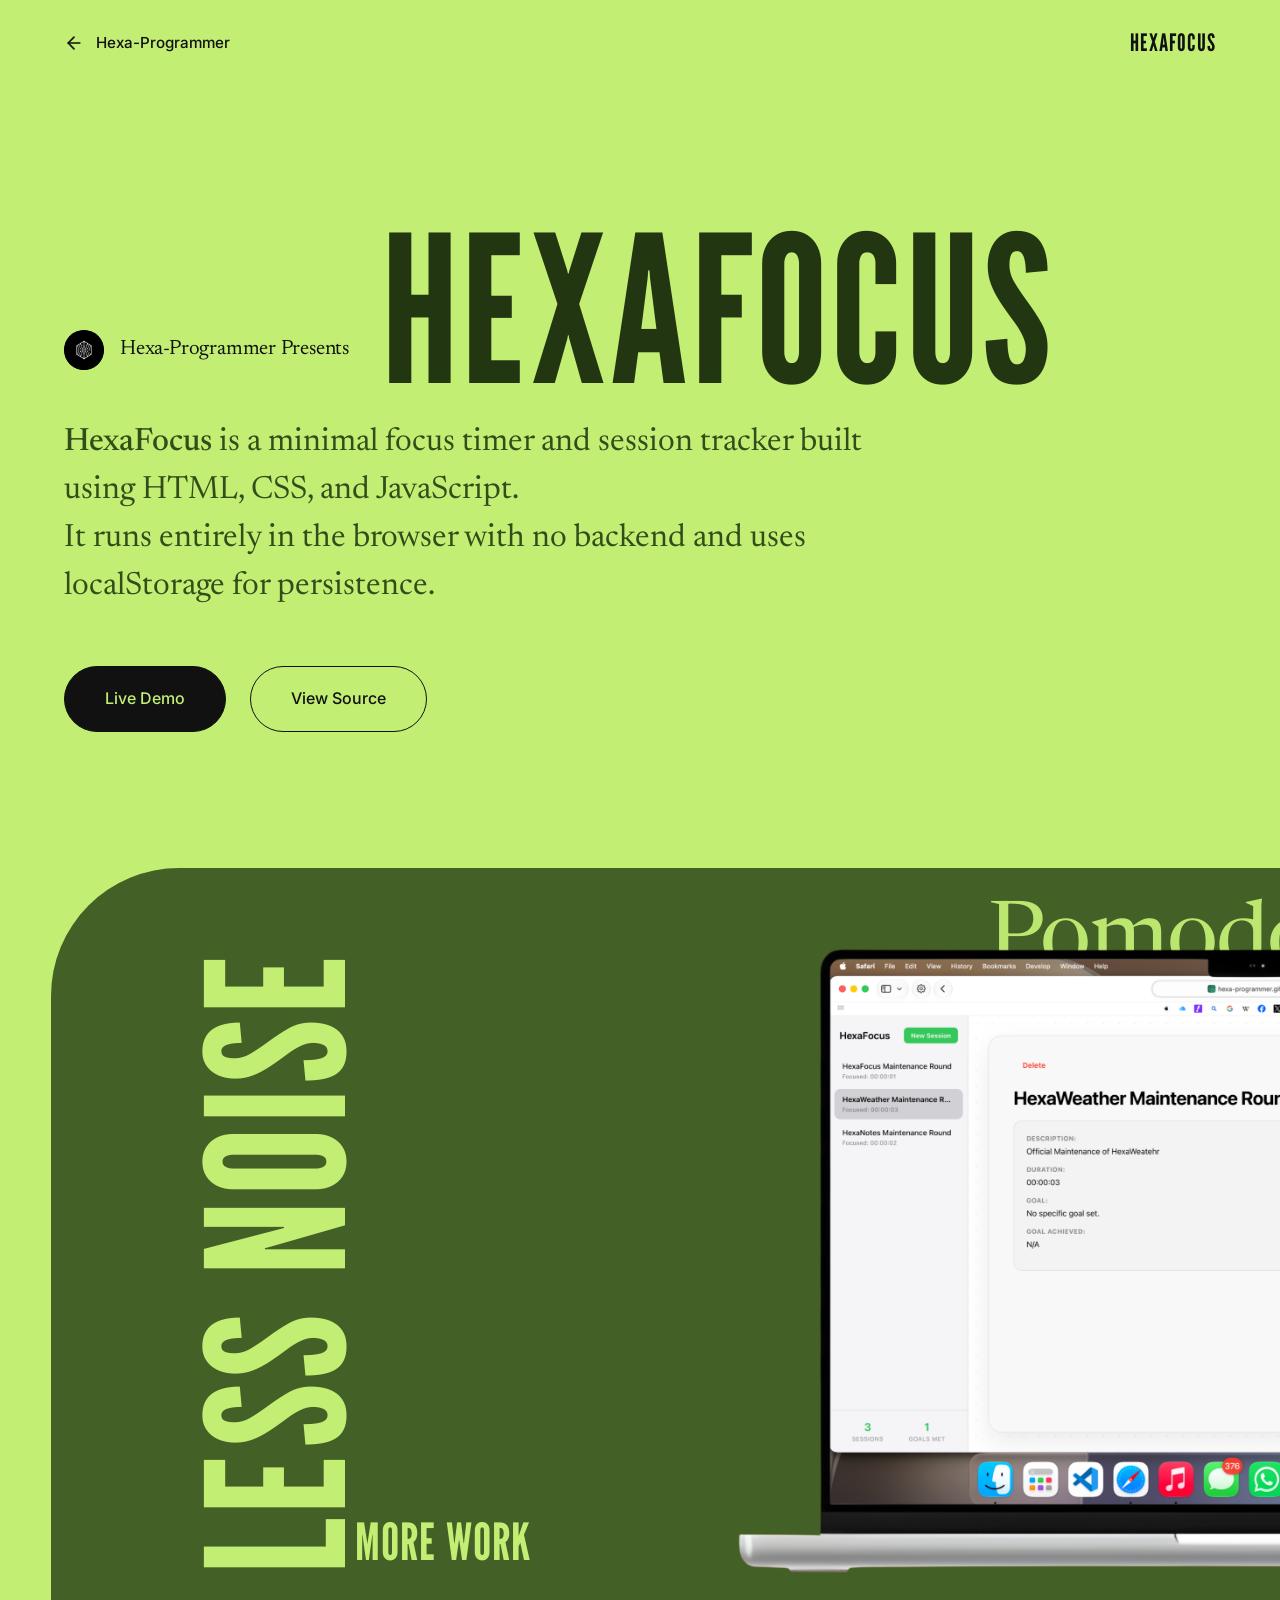
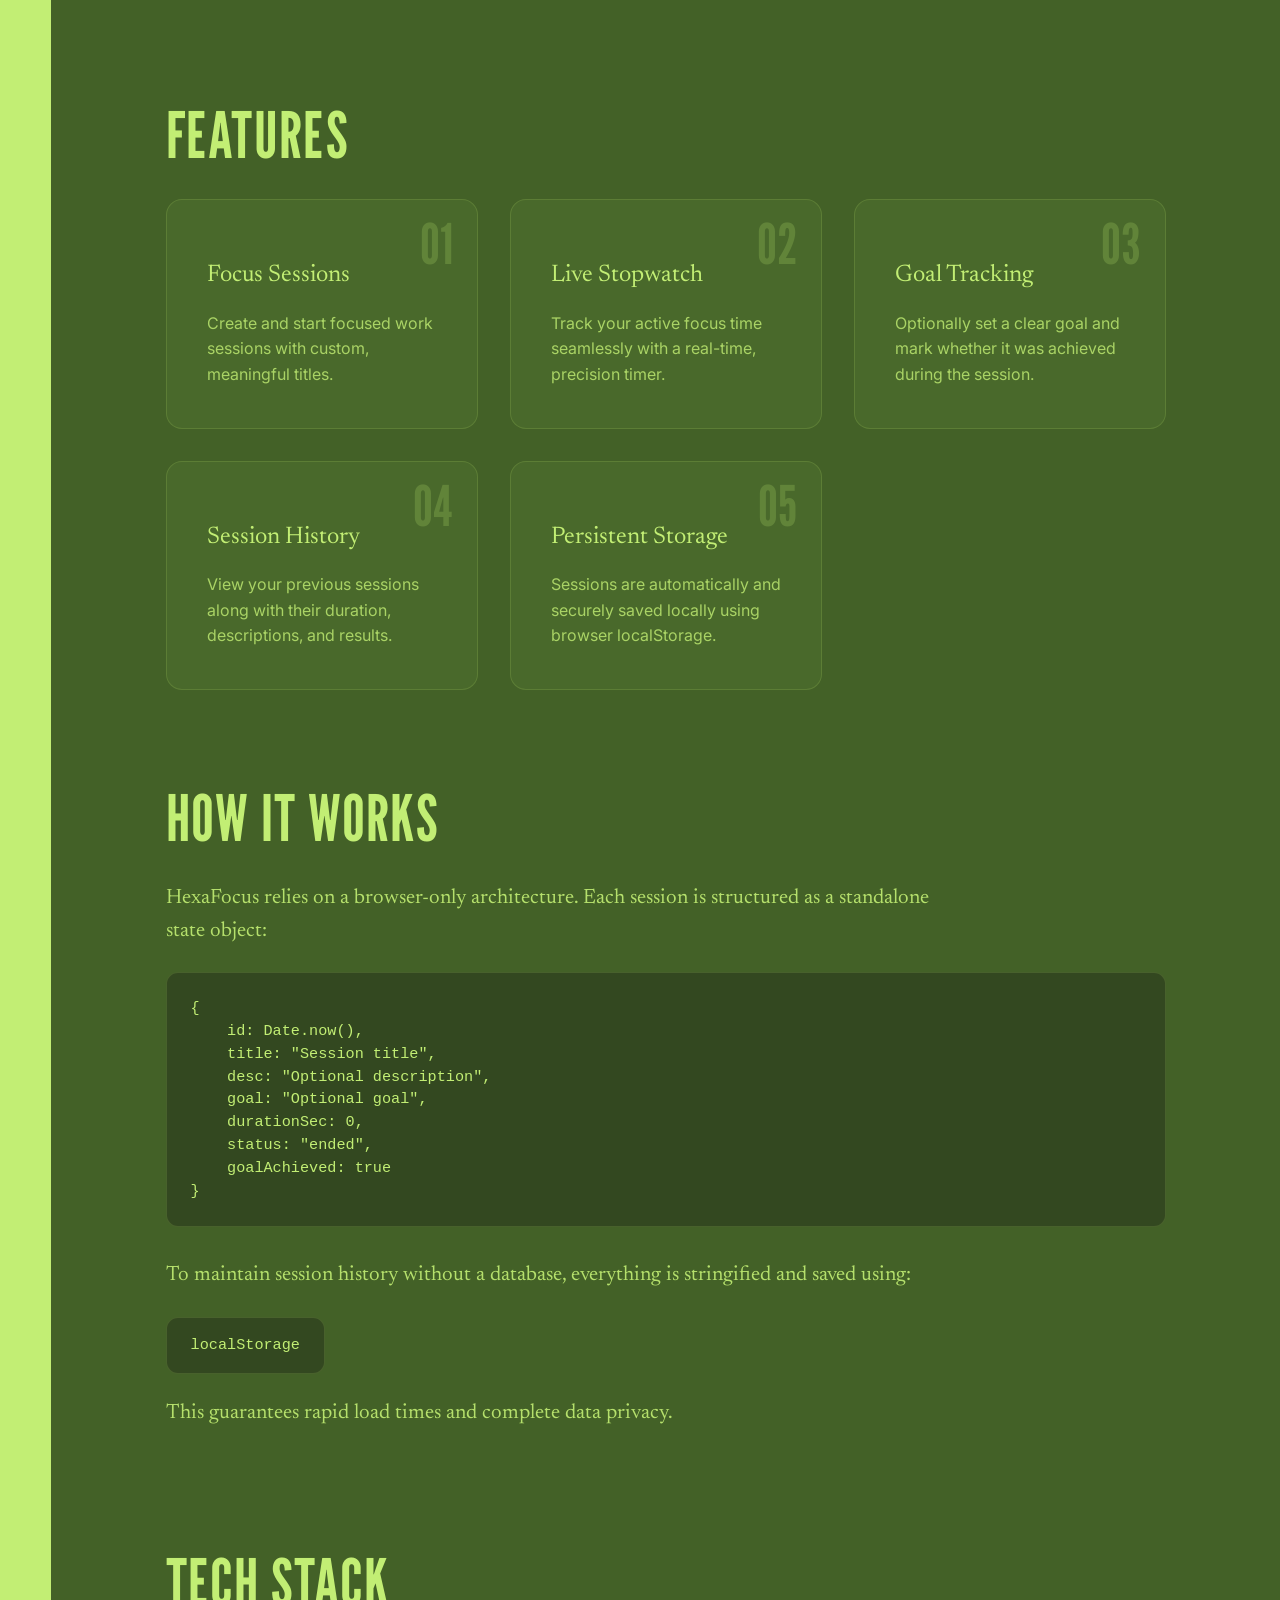
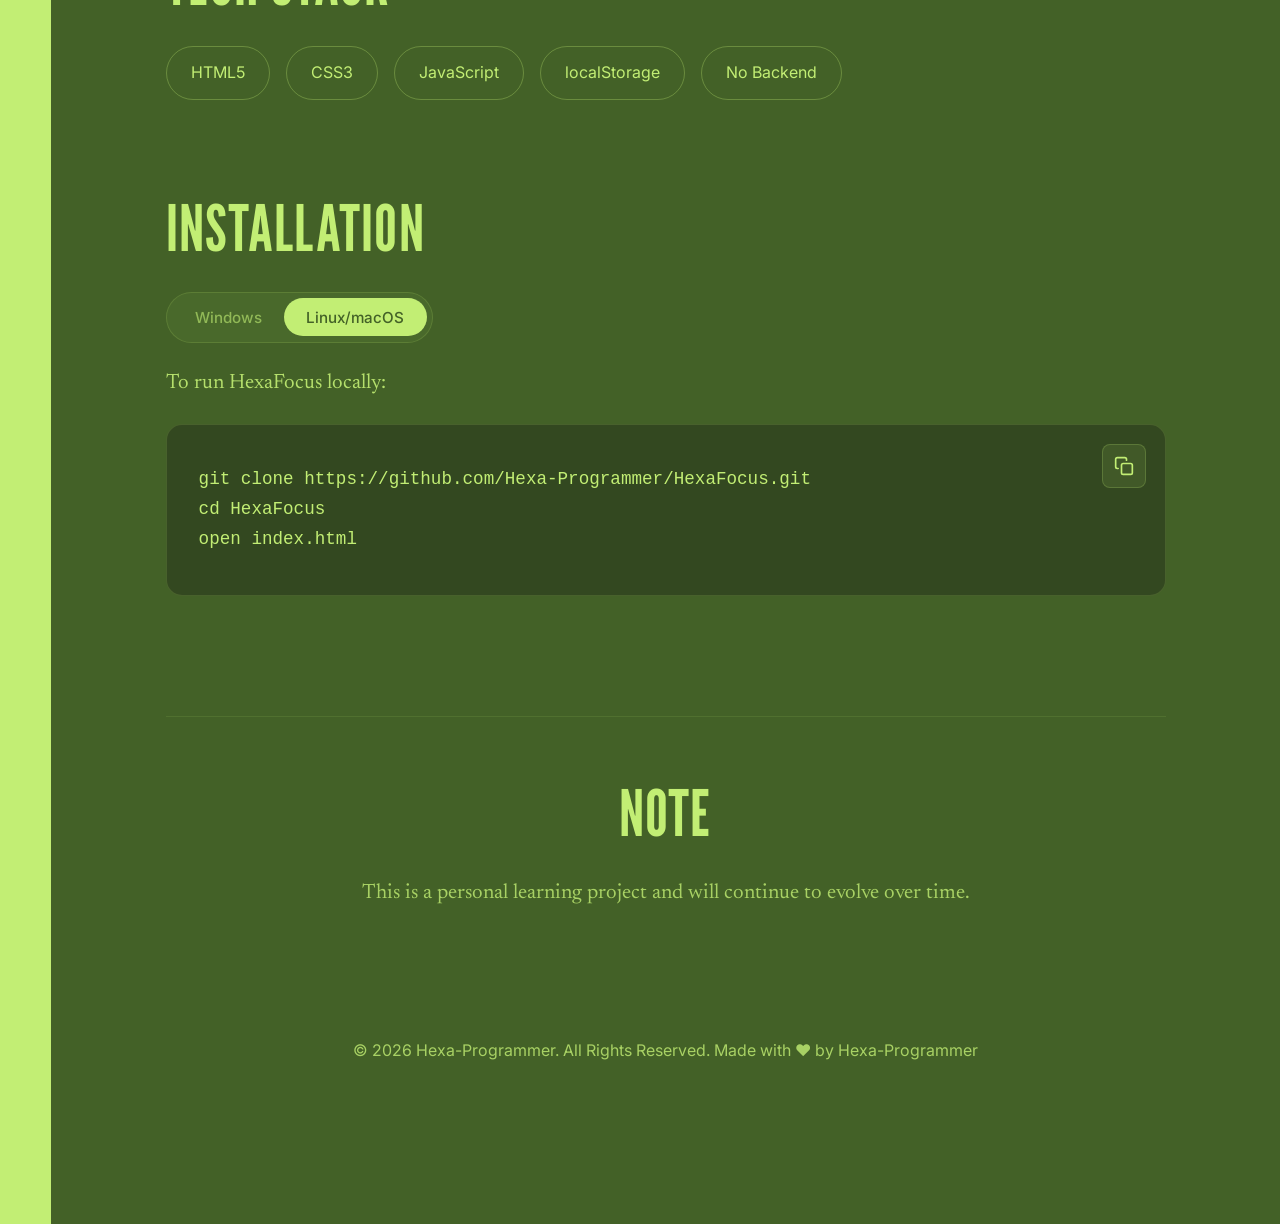
==== commit 9fa2c370: "Fixed box alignment" ====
--- a/Projects/HexaFocus/index.html
+++ b/Projects/HexaFocus/index.html
@@ -191,4 +191,4 @@
 
     <script src="script.js" defer></script>
 </body>
-</html>
+</html>
--- a/Projects/HexaFocus/style.css
+++ b/Projects/HexaFocus/style.css
@@ -79,11 +79,11 @@
     justify-content: flex-start;
     padding: 0 5% 6rem 5%;
     position: relative;
-    border-top-left-radius: 0;
-    border-top-right-radius: 8rem;
+    border-top-left-radius: 8rem;
+    border-top-right-radius: 0;
     width: 96%;
-    margin-left: 0;
-    margin-right: auto;
+    margin-left: auto;
+    margin-right: 0;
     margin-top: -2rem;
     z-index: 2;
 }
@@ -247,17 +247,16 @@
     display: flex;
     flex-direction: row;
     align-items: center;
-    justify-content: flex-start;
+    justify-content: space-between;
     width: 100%;
 }
 
 .showcase-text-left {
     display: flex;
-    flex-direction: column;
-    align-items: flex-start;
+    align-items: flex-end;
     gap: 0.5rem;
-    padding-left: 5%;
-    flex: 0 0 25%;
+    padding-left: 8%;
+    flex: 0 0 auto;
     z-index: 20;
 }
 
@@ -290,27 +289,29 @@
 .showcase-image-container {
     position: relative;
     z-index: 10;
-    flex: 0 0 auto;
-    width: 1600px;
-    max-width: 180vw;
-    transform: translateX(10%);
+    width: 1050px;
+    max-width: 115vw;
+    flex-shrink: 0;
+    margin-left: auto;
+    transform: translateX(18%);
 }
 
 .showcase-bg-text {
     position: absolute;
     top: 0; 
-    left: 20%;
-    transform: translateY(-60%);
+    left: 45%;
+    transform: translate(-50%, -55%);
     z-index: 1;
     font-family: var(--font-editorial);
     font-style: normal; 
-    font-size: clamp(3rem, 12vw, 10rem);
+    font-size: clamp(3rem, 7vw, 9rem);
     font-weight: 400;
     color: var(--hf-text-on-dark);
     line-height: 1;
     letter-spacing: -0.02em;
     white-space: nowrap;
     opacity: 0.95;
+    text-align: center;
 }
 
 .showcase-image {
@@ -319,6 +320,7 @@
     display: block;
     position: relative;
     z-index: 2;
+    border-radius: 1rem;
 }
 
 .project-details {
@@ -570,7 +572,7 @@
         padding: 0 5% 4rem 5%;
         border-top-left-radius: 3rem;
         border-top-right-radius: 3rem;
-        margin-right: 0;
+        margin-left: 0;
         margin-top: -1rem;
     }
 
@@ -586,7 +588,7 @@
 
     .showcase-grid {
         flex-direction: column;
-        align-items: center;
+        align-items: flex-start;
         gap: 4rem;
         margin-top: 5rem;
     }
@@ -595,6 +597,7 @@
         width: 100%;
         align-items: center;
         padding-left: 0;
+        flex-direction: column;
         flex: none;
     }
 
@@ -612,15 +615,16 @@
     }
     
     .showcase-image-container {
-        width: 160vw;
-        max-width: 160vw;
+        width: 140vw;
+        max-width: 140vw;
+        margin-left: auto;
         transform: translateX(15%);
     }
 
     .showcase-bg-text {
-        font-size: clamp(3rem, 11vw, 4rem);
-        left: 30%;
-        transform: translate(-50%, -60%);
+        font-size: clamp(4rem, 16vw, 8rem);
+        left: 45%;
+        transform: translate(-50%, -55%);
     }
 
     .features-grid {
